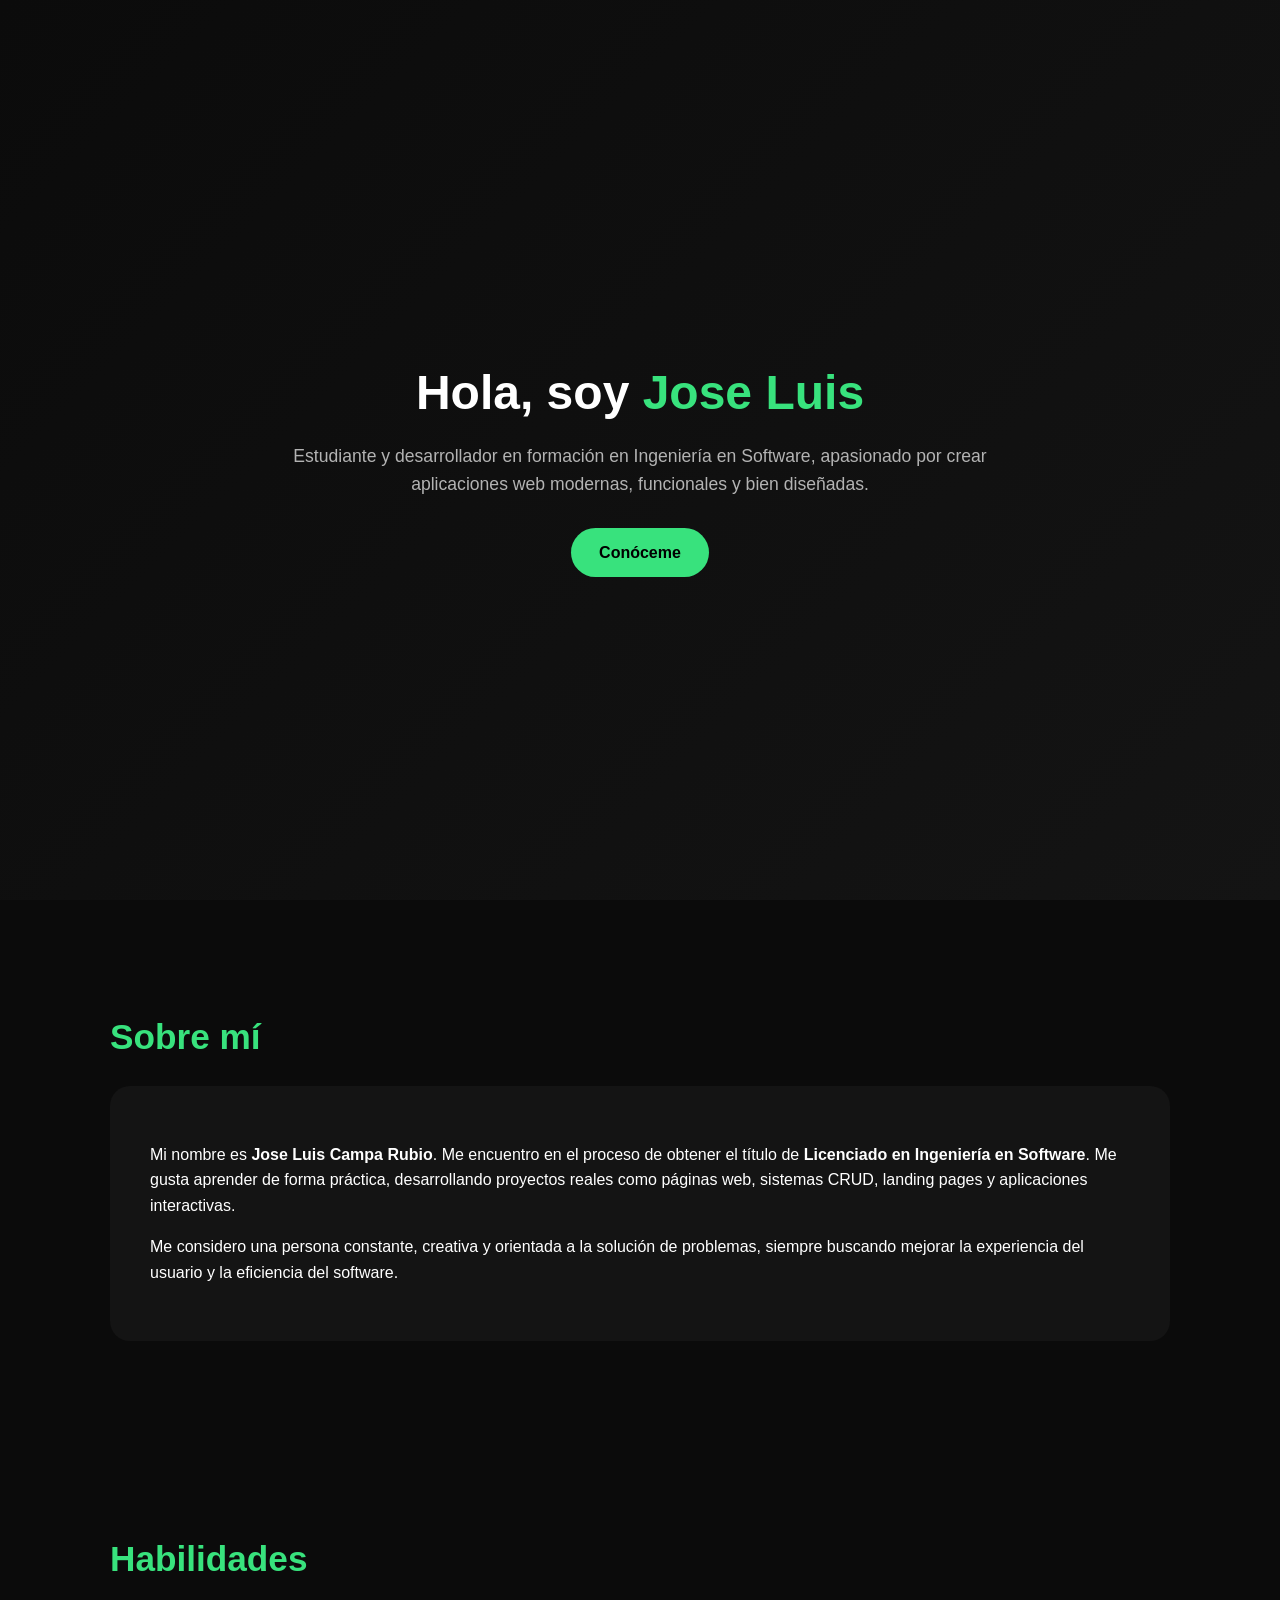
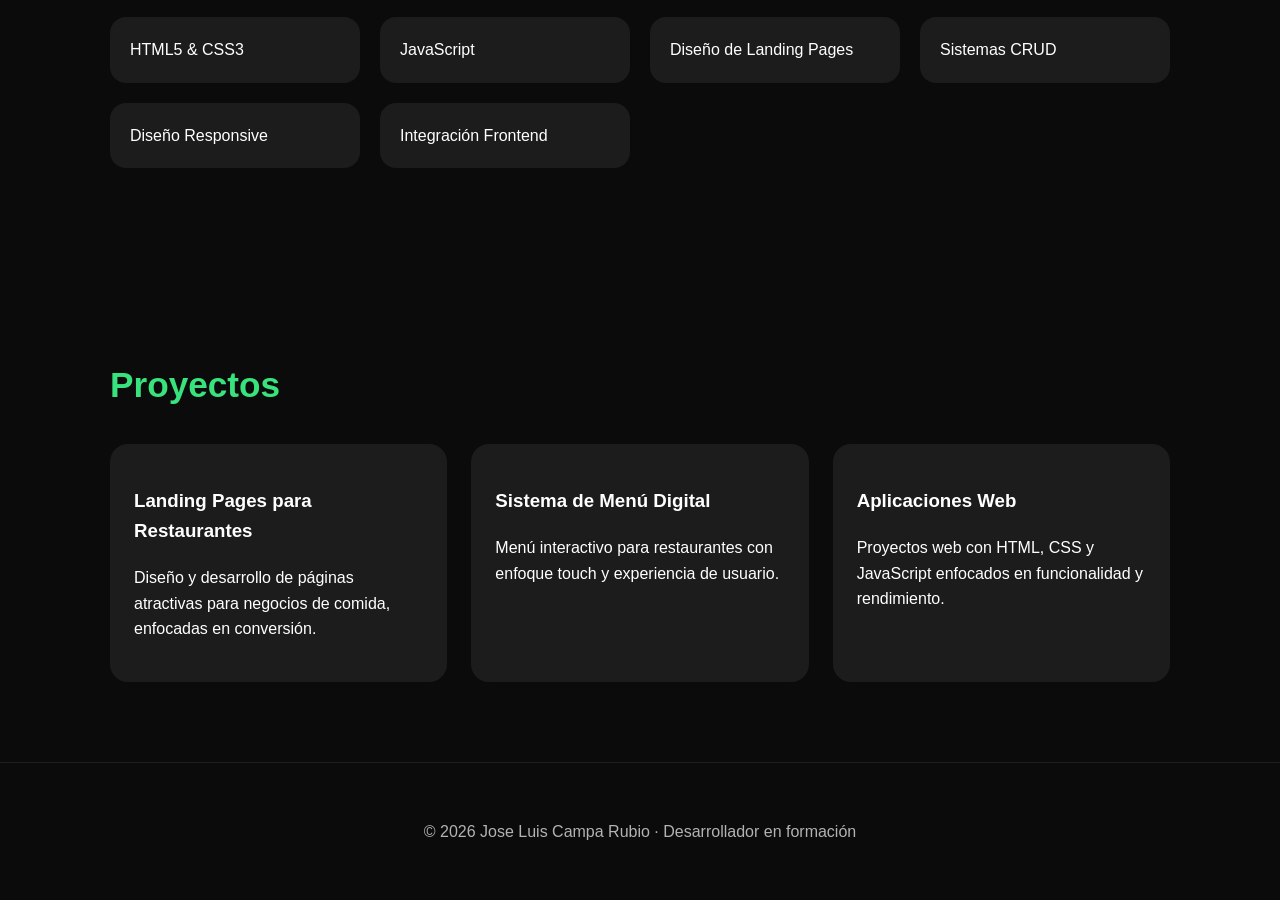
==== PORTAFOLIO/Index.html @ f068f76e "Add files via upload" ====
<!DOCTYPE html>
<html lang="es">
<head>
  <meta charset="UTF-8" />
  <meta name="viewport" content="width=device-width, initial-scale=1.0" />
  <title>Jose Luis Campa Rubio | Portafolio Personal</title>
  <style>
    :root{
      --bg:#0b0b0b;
      --card:#141414;
      --accent:#38e27d;
      --text:#ffffff;
      --muted:#b3b3b3;
    }

    *{box-sizing:border-box;}

    body{
      margin:0;
      font-family: 'Segoe UI', Tahoma, Geneva, Verdana, sans-serif;
      background:var(--bg);
      color:var(--text);
      line-height:1.6;
    }

    header{
      min-height:100vh;
      display:flex;
      align-items:center;
      justify-content:center;
      text-align:center;
      padding:40px 20px;
      background:linear-gradient(135deg, #0b0b0b, #141414);
    }

    header h1{
      font-size:3rem;
      margin-bottom:10px;
    }

    header h1 span{
      color:var(--accent);
    }

    header p{
      max-width:700px;
      color:var(--muted);
      font-size:1.1rem;
      margin:0 auto 30px;
    }

    .btn{
      display:inline-block;
      padding:12px 28px;
      background:var(--accent);
      color:#000;
      text-decoration:none;
      font-weight:bold;
      border-radius:30px;
      transition:transform .2s, box-shadow .2s;
    }

    .btn:hover{
      transform:translateY(-2px);
      box-shadow:0 10px 20px rgba(56,226,125,.3);
    }

    section{
      padding:80px 20px;
      max-width:1100px;
      margin:auto;
    }

    section h2{
      font-size:2.2rem;
      margin-bottom:20px;
      color:var(--accent);
    }

    .about{
      background:var(--card);
      border-radius:20px;
      padding:40px;
    }

    .skills{
      display:grid;
      grid-template-columns:repeat(auto-fit, minmax(220px,1fr));
      gap:20px;
      margin-top:30px;
    }

    .skill{
      background:#1c1c1c;
      padding:20px;
      border-radius:16px;
    }

    .projects{
      display:grid;
      grid-template-columns:repeat(auto-fit, minmax(280px,1fr));
      gap:24px;
      margin-top:30px;
    }

    .project{
      background:#1c1c1c;
      padding:24px;
      border-radius:18px;
    }

    footer{
      text-align:center;
      padding:40px 20px;
      color:var(--muted);
      border-top:1px solid #1f1f1f;
    }

    @media(max-width:600px){
      header h1{font-size:2.2rem;}
      section{padding:60px 16px;}
    }
  </style>
</head>
<body>

  <!-- HERO -->
  <header>
    <div>
      <h1>Hola, soy <span>Jose Luis</span></h1>
      <p>
        Estudiante y desarrollador en formación en Ingeniería en Software, apasionado por crear
        aplicaciones web modernas, funcionales y bien diseñadas.
      </p>
      <a href="#sobre-mi" class="btn">Conóceme</a>
    </div>
  </header>

  <!-- SOBRE MI -->
  <section id="sobre-mi">
    <h2>Sobre mí</h2>
    <div class="about">
      <p>
        Mi nombre es <strong>Jose Luis Campa Rubio</strong>. Me encuentro en el proceso de obtener
        el título de <strong>Licenciado en Ingeniería en Software</strong>. Me gusta aprender de forma
        práctica, desarrollando proyectos reales como páginas web, sistemas CRUD, landing pages
        y aplicaciones interactivas.
      </p>
      <p>
        Me considero una persona constante, creativa y orientada a la solución de problemas,
        siempre buscando mejorar la experiencia del usuario y la eficiencia del software.
      </p>
    </div>
  </section>

  <!-- HABILIDADES -->
  <section>
    <h2>Habilidades</h2>
    <div class="skills">
      <div class="skill">HTML5 & CSS3</div>
      <div class="skill">JavaScript</div>
      <div class="skill">Diseño de Landing Pages</div>
      <div class="skill">Sistemas CRUD</div>
      <div class="skill">Diseño Responsive</div>
      <div class="skill">Integración Frontend</div>
    </div>
  </section>

  <!-- PROYECTOS -->
  <section>
    <h2>Proyectos</h2>
    <div class="projects">
      <div class="project">
        <h3>Landing Pages para Restaurantes</h3>
        <p>Diseño y desarrollo de páginas atractivas para negocios de comida, enfocadas en conversión.</p>
      </div>
      <div class="project">
        <h3>Sistema de Menú Digital</h3>
        <p>Menú interactivo para restaurantes con enfoque touch y experiencia de usuario.</p>
      </div>
      <div class="project">
        <h3>Aplicaciones Web</h3>
        <p>Proyectos web con HTML, CSS y JavaScript enfocados en funcionalidad y rendimiento.</p>
      </div>
    </div>
  </section>

  <!-- FOOTER -->
  <footer>
    <p>© 2026 Jose Luis Campa Rubio · Desarrollador en formación</p>
  </footer>

</body>
</html>
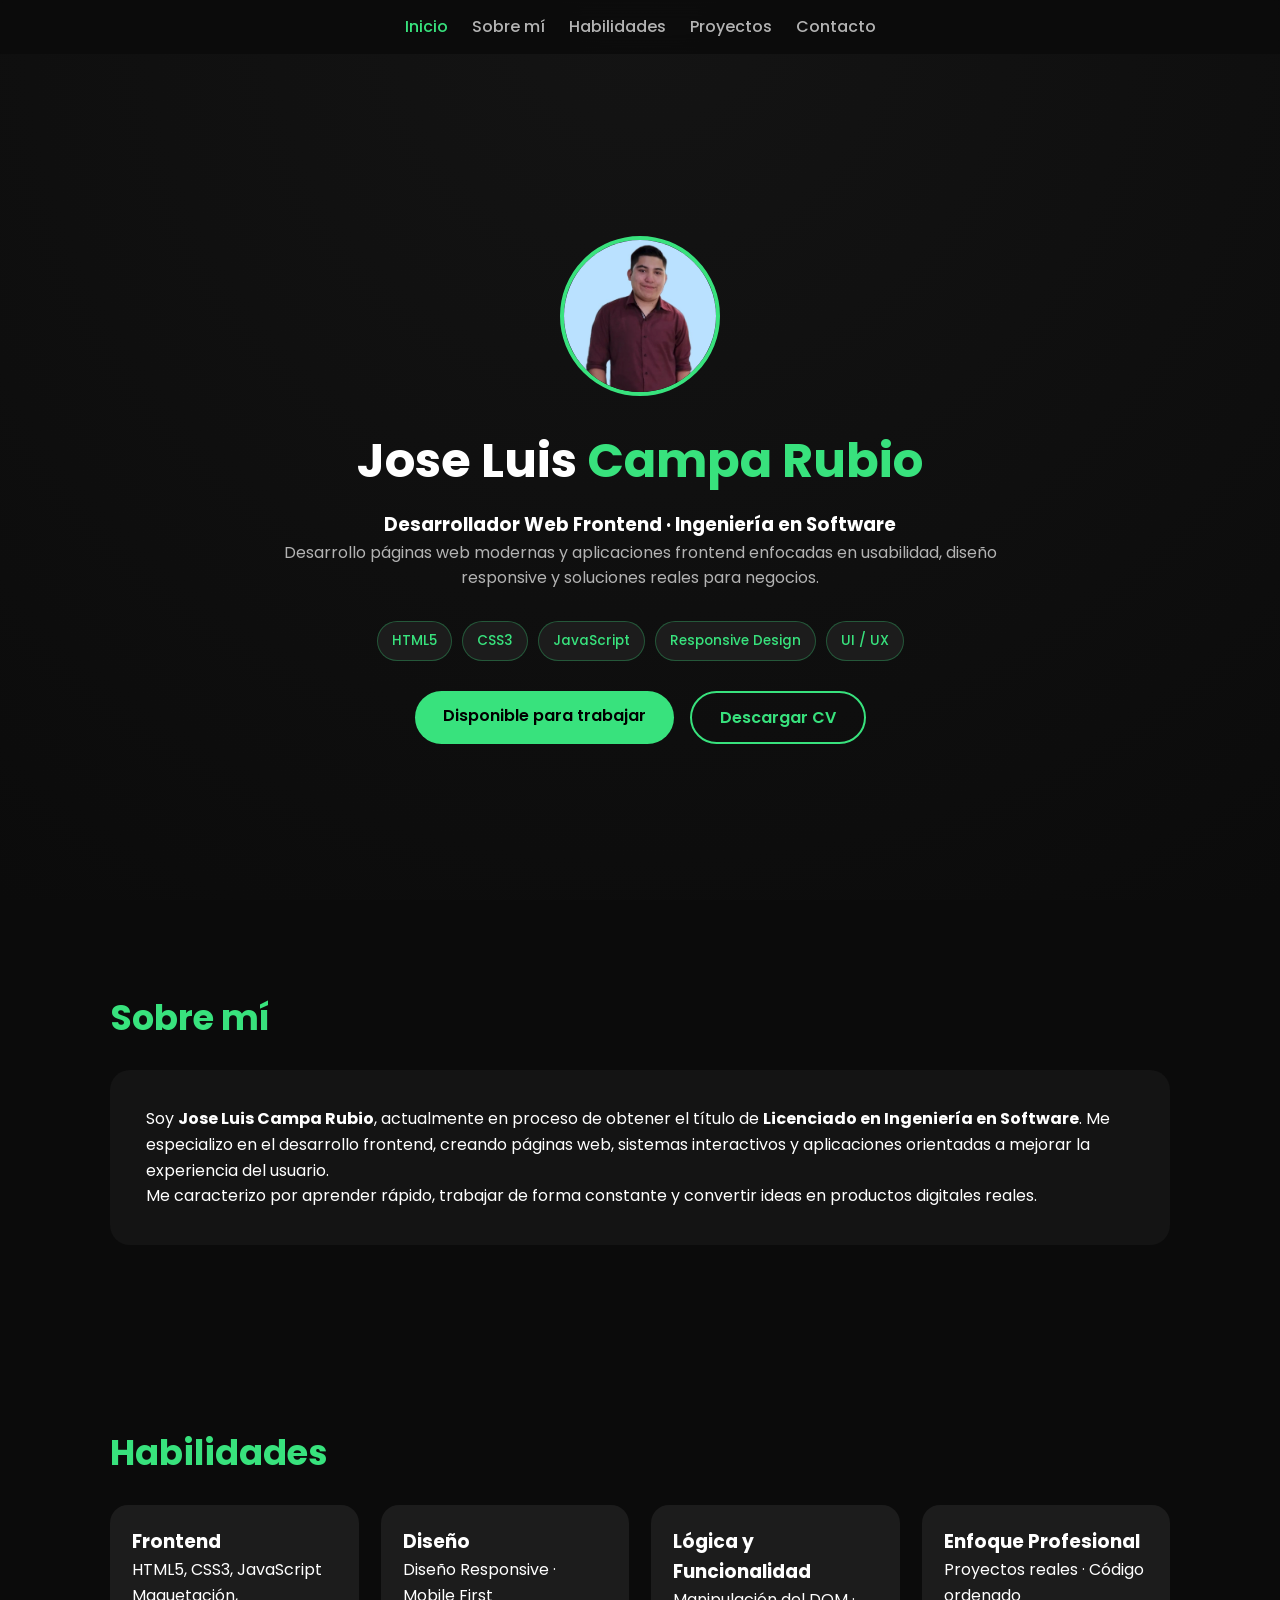
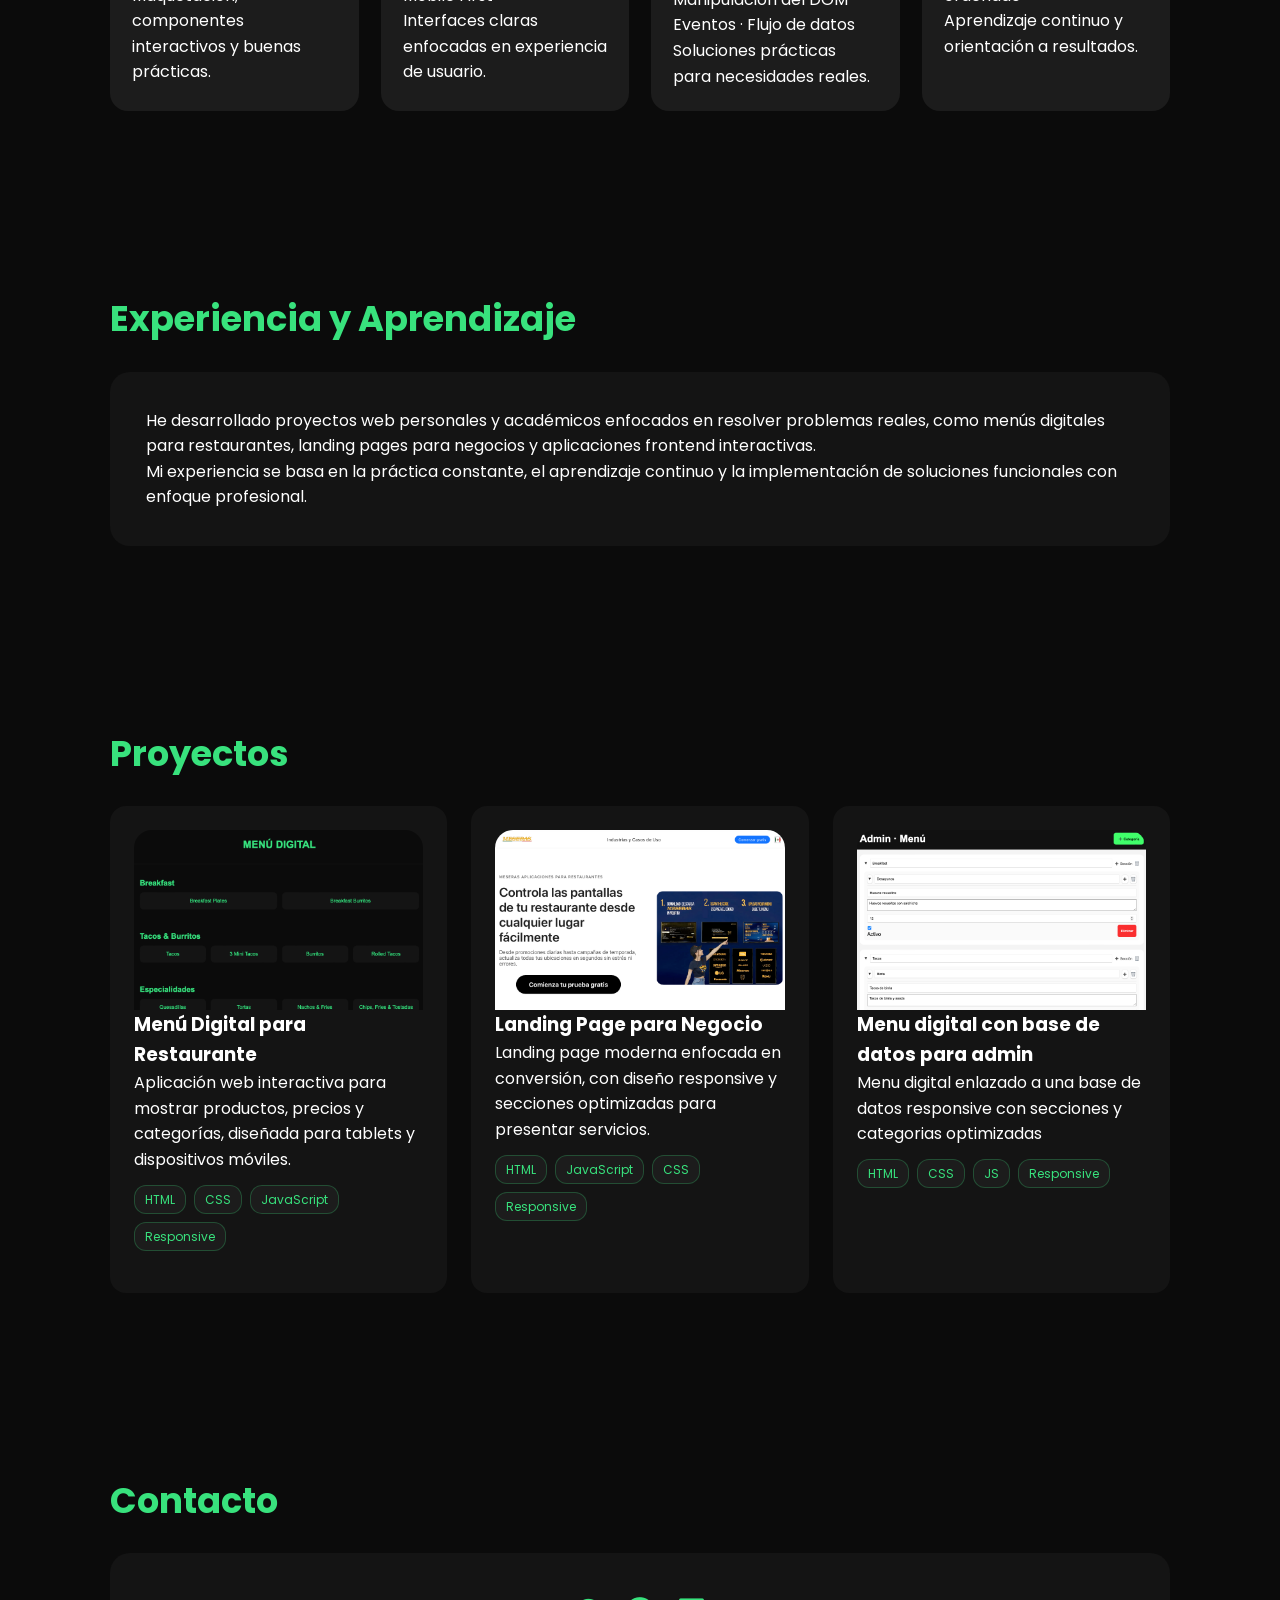
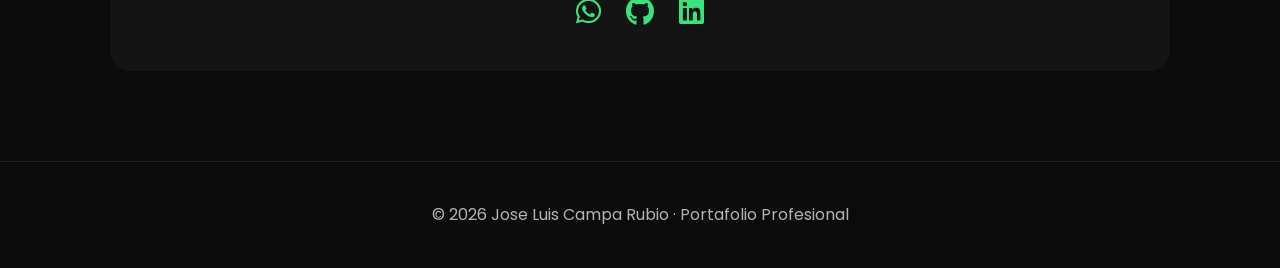
==== commit 1573c603: "Add files via upload" ====
--- a/PORTAFOLIO/Index.html
+++ b/PORTAFOLIO/Index.html
@@ -3,192 +3,213 @@
 <head>
   <meta charset="UTF-8" />
   <meta name="viewport" content="width=device-width, initial-scale=1.0" />
-  <title>Jose Luis Campa Rubio | Portafolio Personal</title>
-  <style>
-    :root{
-      --bg:#0b0b0b;
-      --card:#141414;
-      --accent:#38e27d;
-      --text:#ffffff;
-      --muted:#b3b3b3;
-    }
-
-    *{box-sizing:border-box;}
-
-    body{
-      margin:0;
-      font-family: 'Segoe UI', Tahoma, Geneva, Verdana, sans-serif;
-      background:var(--bg);
-      color:var(--text);
-      line-height:1.6;
-    }
-
-    header{
-      min-height:100vh;
-      display:flex;
-      align-items:center;
-      justify-content:center;
-      text-align:center;
-      padding:40px 20px;
-      background:linear-gradient(135deg, #0b0b0b, #141414);
-    }
-
-    header h1{
-      font-size:3rem;
-      margin-bottom:10px;
-    }
-
-    header h1 span{
-      color:var(--accent);
-    }
-
-    header p{
-      max-width:700px;
-      color:var(--muted);
-      font-size:1.1rem;
-      margin:0 auto 30px;
-    }
-
-    .btn{
-      display:inline-block;
-      padding:12px 28px;
-      background:var(--accent);
-      color:#000;
-      text-decoration:none;
-      font-weight:bold;
-      border-radius:30px;
-      transition:transform .2s, box-shadow .2s;
-    }
-
-    .btn:hover{
-      transform:translateY(-2px);
-      box-shadow:0 10px 20px rgba(56,226,125,.3);
-    }
-
-    section{
-      padding:80px 20px;
-      max-width:1100px;
-      margin:auto;
-    }
-
-    section h2{
-      font-size:2.2rem;
-      margin-bottom:20px;
-      color:var(--accent);
-    }
-
-    .about{
-      background:var(--card);
-      border-radius:20px;
-      padding:40px;
-    }
-
-    .skills{
-      display:grid;
-      grid-template-columns:repeat(auto-fit, minmax(220px,1fr));
-      gap:20px;
-      margin-top:30px;
-    }
-
-    .skill{
-      background:#1c1c1c;
-      padding:20px;
-      border-radius:16px;
-    }
-
-    .projects{
-      display:grid;
-      grid-template-columns:repeat(auto-fit, minmax(280px,1fr));
-      gap:24px;
-      margin-top:30px;
-    }
-
-    .project{
-      background:#1c1c1c;
-      padding:24px;
-      border-radius:18px;
-    }
-
-    footer{
-      text-align:center;
-      padding:40px 20px;
-      color:var(--muted);
-      border-top:1px solid #1f1f1f;
-    }
-
-    @media(max-width:600px){
-      header h1{font-size:2.2rem;}
-      section{padding:60px 16px;}
-    }
-  </style>
+  <title>Jose Luis Campa Rubio | Portafolio Profesional</title>
+
+  <!-- CSS -->
+  <link rel="stylesheet" href="css/style.css" />
+
+  <!-- FUENTES -->
+  <link rel="preconnect" href="https://fonts.googleapis.com">
+  <link rel="preconnect" href="https://fonts.gstatic.com" crossorigin>
+  <link href="https://fonts.googleapis.com/css2?family=Poppins:wght@300;400;600;700&display=swap" rel="stylesheet">
+  <link rel="stylesheet" href="https://cdnjs.cloudflare.com/ajax/libs/font-awesome/6.5.1/css/all.min.css" />
 </head>
 <body>
 
+  <!-- NAV -->
+  <nav>
+    <a href="#inicio">Inicio</a>
+    <a href="#sobre">Sobre mí</a>
+    <a href="#habilidades">Habilidades</a>
+    <a href="#proyectos">Proyectos</a>
+    <a href="#contacto">Contacto</a>
+  </nav>
+
   <!-- HERO -->
-  <header>
-    <div>
-      <h1>Hola, soy <span>Jose Luis</span></h1>
-      <p>
-        Estudiante y desarrollador en formación en Ingeniería en Software, apasionado por crear
-        aplicaciones web modernas, funcionales y bien diseñadas.
-      </p>
-      <a href="#sobre-mi" class="btn">Conóceme</a>
+  <header id="inicio">
+    <div class="hero-content">
+      <img src="img/perfil.png" alt="Foto de Jose Luis" />
+      <h1>Jose Luis <span>Campa Rubio</span></h1>
+      <h3 class="subtitle">Desarrollador Web Frontend · Ingeniería en Software</h3>
+      <p class="hero-text">
+        Desarrollo páginas web modernas y aplicaciones frontend enfocadas en
+        usabilidad, diseño responsive y soluciones reales para negocios.
+      </p>
+      <div class="tech-badges">
+        <span>HTML5</span>
+        <span>CSS3</span>
+        <span>JavaScript</span>
+        <span>Responsive Design</span>
+        <span>UI / UX</span>
+      </div>
+      <div class="hero-buttons">
+        <a href="#contacto" class="btn">Disponible para trabajar</a>
+        <a href="cv/CV_Jose_Luis_Campa_Rubio.pdf" class="btn secondary" download>
+          Descargar CV
+        </a>
+      </div>
     </div>
   </header>
 
   <!-- SOBRE MI -->
-  <section id="sobre-mi">
+  <section id="sobre">
     <h2>Sobre mí</h2>
-    <div class="about">
-      <p>
-        Mi nombre es <strong>Jose Luis Campa Rubio</strong>. Me encuentro en el proceso de obtener
-        el título de <strong>Licenciado en Ingeniería en Software</strong>. Me gusta aprender de forma
-        práctica, desarrollando proyectos reales como páginas web, sistemas CRUD, landing pages
-        y aplicaciones interactivas.
-      </p>
-      <p>
-        Me considero una persona constante, creativa y orientada a la solución de problemas,
-        siempre buscando mejorar la experiencia del usuario y la eficiencia del software.
+    <div class="card">
+      <p>
+        Soy <strong>Jose Luis Campa Rubio</strong>, actualmente en proceso de obtener
+        el título de <strong>Licenciado en Ingeniería en Software</strong>. Me especializo
+        en el desarrollo frontend, creando páginas web, sistemas interactivos y
+        aplicaciones orientadas a mejorar la experiencia del usuario.
+      </p>
+      <p>
+        Me caracterizo por aprender rápido, trabajar de forma constante y convertir
+        ideas en productos digitales reales.
       </p>
     </div>
   </section>
 
   <!-- HABILIDADES -->
-  <section>
+  <section id="habilidades">
     <h2>Habilidades</h2>
-    <div class="skills">
-      <div class="skill">HTML5 & CSS3</div>
-      <div class="skill">JavaScript</div>
-      <div class="skill">Diseño de Landing Pages</div>
-      <div class="skill">Sistemas CRUD</div>
-      <div class="skill">Diseño Responsive</div>
-      <div class="skill">Integración Frontend</div>
+    <div class="grid">
+      <div class="item">
+        <h3>Frontend</h3>
+        <p>HTML5, CSS3, JavaScript</p>
+        <p>Maquetación, componentes interactivos y buenas prácticas.</p>
+      </div>
+      <div class="item">
+        <h3>Diseño</h3>
+        <p>Diseño Responsive · Mobile First</p>
+        <p>Interfaces claras enfocadas en experiencia de usuario.</p>
+      </div>
+      <div class="item">
+        <h3>Lógica y Funcionalidad</h3>
+        <p>Manipulación del DOM · Eventos · Flujo de datos</p>
+        <p>Soluciones prácticas para necesidades reales.</p>
+      </div>
+      <div class="item">
+        <h3>Enfoque Profesional</h3>
+        <p>Proyectos reales · Código ordenado</p>
+        <p>Aprendizaje continuo y orientación a resultados.</p>
+      </div>
+    </div>
+  </section>
+
+  <section id="experiencia">
+    <h2>Experiencia y Aprendizaje</h2>
+    <div class="card">
+      <p>
+        He desarrollado proyectos web personales y académicos enfocados en
+        resolver problemas reales, como menús digitales para restaurantes,
+        landing pages para negocios y aplicaciones frontend interactivas.
+      </p>
+      <p>
+        Mi experiencia se basa en la práctica constante, el aprendizaje continuo
+        y la implementación de soluciones funcionales con enfoque profesional.
+      </p>
     </div>
   </section>
 
   <!-- PROYECTOS -->
-  <section>
+  <section id="proyectos">
     <h2>Proyectos</h2>
-    <div class="projects">
-      <div class="project">
-        <h3>Landing Pages para Restaurantes</h3>
-        <p>Diseño y desarrollo de páginas atractivas para negocios de comida, enfocadas en conversión.</p>
-      </div>
-      <div class="project">
-        <h3>Sistema de Menú Digital</h3>
-        <p>Menú interactivo para restaurantes con enfoque touch y experiencia de usuario.</p>
-      </div>
-      <div class="project">
-        <h3>Aplicaciones Web</h3>
-        <p>Proyectos web con HTML, CSS y JavaScript enfocados en funcionalidad y rendimiento.</p>
-      </div>
+    <div class="projects-grid">
+
+      <div class="project-card">
+        <div class="project-image">
+  <img src="img/Menudigital.png" alt="Preview del proyecto">
+</div>
+        <div class="project-info">
+          <h3>Menú Digital para Restaurante</h3>
+          <p>
+            Aplicación web interactiva para mostrar productos, precios y categorías,
+            diseñada para tablets y dispositivos móviles.
+          </p>
+          <div class="project-tech">
+            <span>HTML</span>
+            <span>CSS</span>
+            <span>JavaScript</span>
+            <span>Responsive</span>
+          </div>
+          <div class="project-links">
+            
+          
+          </div>
+        </div>
+      </div>
+
+      <div class="project-card">
+        <div class="project-image">
+  <img src="img/Landingpage.png" alt="Preview del proyecto">
+</div>
+
+        <div class="project-info">
+          <h3>Landing Page para Negocio</h3>
+          <p>
+            Landing page moderna enfocada en conversión, con diseño responsive
+            y secciones optimizadas para presentar servicios.
+          </p>
+          <div class="project-tech">
+            <span>HTML</span>
+            <span>JavaScript</span>
+            <span>CSS</span>
+            <span>Responsive</span>
+          </div>
+          <div class="project-links">
+          
+          </div>
+        </div>
+      </div>
+
+      <div class="project-card">
+        <div class="project-image">
+  <img src="img/menuadmin.png" alt="Preview del proyecto">
+</div>
+        <div class="project-info">
+          <h3>Menu digital con base de datos para admin</h3>
+          <p>
+            Menu digital enlazado a una base de datos responsive con secciones 
+            y categorias optimizadas 
+          </p>
+          <div class="project-tech">
+            <span>HTML</span>
+            <span>CSS</span>
+            <span>JS</span>
+            <span>Responsive</span>
+          </div>
+          <div class="project-links">
+          
+          </div>
+        </div>
+      </div>
+
+    </div>
+  </section>
+
+  <!-- CONTACTO -->
+  <section id="contacto">
+    <h2>Contacto</h2>
+    <div class="card contact-icons">
+      <a href="https://wa.me/6221705649" target="_blank" aria-label="WhatsApp">
+        <i class="fab fa-whatsapp"></i>
+      </a>
+      </a>
+      <a href="https://github.com/JOSECAMPA01" target="_blank" aria-label="GitHub">
+        <i class="fab fa-github"></i>
+      </a>
+      <a href="https://www.linkedin.com/in/jose-luis-campa/?trk=public-profile-join-page" target="_blank" aria-label="LinkedIn">
+        <i class="fab fa-linkedin"></i>
+      </a>
     </div>
   </section>
 
   <!-- FOOTER -->
   <footer>
-    <p>© 2026 Jose Luis Campa Rubio · Desarrollador en formación</p>
+    <p>© 2026 Jose Luis Campa Rubio · Portafolio Profesional</p>
   </footer>
 
+  <!-- JS -->
+  <script src="js/main.js"></script>
 </body>
 </html>
+
--- a/PORTAFOLIO/css/style.css
+++ b/PORTAFOLIO/css/style.css
@@ -0,0 +1,310 @@
+:root{
+  --bg:#0b0b0b;
+  --card:#141414;
+  --accent:#38e27d;
+  --text:#ffffff;
+  --muted:#b3b3b3;
+}
+
+*{
+  box-sizing:border-box;
+  margin:0;
+  padding:0;
+}
+
+body{
+  font-family:'Poppins', sans-serif;
+  background:var(--bg);
+  color:var(--text);
+  line-height:1.6;
+  scroll-behavior:smooth;
+}
+
+/* ===== NAV ===== */
+nav{
+  position:fixed;
+  top:0;
+  left:0;
+  right:0;
+  background:rgba(11,11,11,.85);
+  backdrop-filter:blur(10px);
+  display:flex;
+  justify-content:center;
+  gap:24px;
+  padding:14px;
+  z-index:100;
+}
+
+nav a{
+  color:var(--muted);
+  text-decoration:none;
+  font-weight:500;
+  transition:.2s;
+}
+
+nav a:hover{
+  color:var(--accent);
+}
+
+/* ===== HERO ===== */
+header{
+  min-height:100vh;
+  display:flex;
+  align-items:center;
+  justify-content:center;
+  text-align:center;
+  padding:120px 20px 40px;
+  background:radial-gradient(circle at top, #141414, #0b0b0b);
+}
+
+.hero-content img{
+  width:160px;
+  height:160px;
+  border-radius:50%;
+  object-fit:cover;
+  border:4px solid var(--accent);
+  margin-bottom:20px;
+  animation:fadeIn 1s ease;
+}
+
+header h1{
+  font-size:3rem;
+  margin-bottom:10px;
+}
+
+header h1 span{
+  color:var(--accent);
+}
+
+header p{
+  max-width:720px;
+  margin:0 auto 30px;
+  color:var(--muted);
+}
+
+.hero-buttons{
+  display:flex;
+  gap:16px;
+  justify-content:center;
+  flex-wrap:wrap;
+}
+
+/* ===== BOTONES ===== */
+.btn{
+  display:inline-block;
+  padding:12px 28px;
+  background:var(--accent);
+  color:#000;
+  text-decoration:none;
+  font-weight:600;
+  border-radius:30px;
+  transition:.2s;
+}
+
+.btn.secondary{
+  background:transparent;
+  color:var(--accent);
+  border:2px solid var(--accent);
+}
+
+.btn:hover{
+  transform:translateY(-3px);
+  box-shadow:0 12px 24px rgba(56,226,125,.3);
+}
+
+/* ===== SECCIONES ===== */
+section{
+  padding:90px 20px;
+  max-width:1100px;
+  margin:auto;
+}
+
+section h2{
+  font-size:2.2rem;
+  margin-bottom:24px;
+  color:var(--accent);
+}
+
+/* ===== CARDS ===== */
+.card{
+  background:var(--card);
+  border-radius:20px;
+  padding:36px;
+}
+
+/* ===== GRID ===== */
+.grid{
+  display:grid;
+  grid-template-columns:repeat(auto-fit,minmax(240px,1fr));
+  gap:22px;
+}
+
+.item{
+  background:#1c1c1c;
+  padding:22px;
+  border-radius:18px;
+  transition:.2s;
+}
+
+.item:hover{
+  transform:translateY(-6px);
+}
+
+/* ===== FOOTER ===== */
+footer{
+  text-align:center;
+  padding:40px 20px;
+  color:var(--muted);
+  border-top:1px solid #1f1f1f;
+}
+
+/* ===== ANIMACIONES ===== */
+@keyframes fadeIn{
+  from{opacity:0}
+  to{opacity:1}
+}
+
+/* ===== RESPONSIVE ===== */
+@media(max-width:600px){
+  header h1{
+    font-size:2.2rem;
+  }
+}
+
+nav a.active{
+  color: var(--accent);
+}
+/* ===== HERO BADGES ===== */
+.tech-badges{
+  display:flex;
+  gap:10px;
+  justify-content:center;
+  flex-wrap:wrap;
+  margin:20px 0 30px;
+}
+
+.tech-badges span{
+  padding:8px 14px;
+  border-radius:20px;
+  font-size:.85rem;
+  font-weight:500;
+  background:#1c1c1c;
+  color:var(--accent);
+  border:1px solid rgba(56,226,125,.3);
+  opacity:0;
+  transform:translateY(10px);
+  animation:badgeIn .6s ease forwards;
+}
+
+.tech-badges span:nth-child(1){animation-delay:.1s}
+.tech-badges span:nth-child(2){animation-delay:.2s}
+.tech-badges span:nth-child(3){animation-delay:.3s}
+.tech-badges span:nth-child(4){animation-delay:.4s}
+.tech-badges span:nth-child(5){animation-delay:.5s}
+
+.tech-badges span:hover{
+  background:var(--accent);
+  color:#000;
+  transform:translateY(-4px) scale(1.05);
+  box-shadow:0 8px 20px rgba(56,226,125,.35);
+  transition:.25s;
+}
+
+@keyframes badgeIn{
+  to{
+    opacity:1;
+    transform:none;
+  }
+}
+/* ===== TITULOS ===== */
+h1, h2, .subtitle{
+  opacity:0;
+  transform:translateY(14px);
+  animation:fadeUp .8s ease forwards;
+}
+
+h1{animation-delay:.2s}
+.subtitle{animation-delay:.4s}
+h2{animation-delay:.2s}
+
+@keyframes fadeUp{
+  to{
+    opacity:1;
+    transform:none;
+  }
+}
+.contact-icons{
+  display:flex;
+  justify-content:center;
+  gap:25px;
+  font-size:1.8rem;
+}
+
+.contact-icons a{
+  color:var(--accent);
+  transition:.3s;
+}
+
+.contact-icons a:hover{
+  transform:translateY(-6px) scale(1.15);
+  color:#fff;
+  text-shadow:0 10px 25px rgba(56,226,125,.5);
+}
+/* ===== PROJECTS ANIMATION ===== */
+  .projects-grid{
+    display:grid;
+    grid-template-columns:repeat(auto-fit,minmax(280px,1fr));
+    gap:24px;
+  }
+
+  .project-card{
+    background:var(--card);
+    border-radius:16px;
+    padding:24px;
+    opacity:0;
+    transform:translateY(20px) scale(.98);
+    transition:.5s ease;
+  }
+
+  .project-card.show{
+    opacity:1;
+    transform:none;
+  }
+
+  .project-card:hover{
+    transform:translateY(-8px) scale(1.02);
+    box-shadow:0 18px 40px rgba(0,0,0,.35);
+  }
+
+  .project-tech{
+    display:flex;
+    gap:8px;
+    flex-wrap:wrap;
+    margin:12px 0 18px;
+  }
+
+  .project-tech span{
+    font-size:.75rem;
+    padding:4px 10px;
+    border-radius:12px;
+    background:#1c1c1c;
+    border:1px solid rgba(56,226,125,.25);
+    color:var(--accent);
+  }
+.project-image{
+  height:180px;
+  overflow:hidden;
+  border-radius:18px 18px 0 0;
+}
+
+.project-image img{
+  width:100%;
+  height:100%;
+  object-fit:cover;
+  transition:.4s ease;
+}
+
+.project-card:hover .project-image img{
+  transform:scale(1.08);
+}
+
